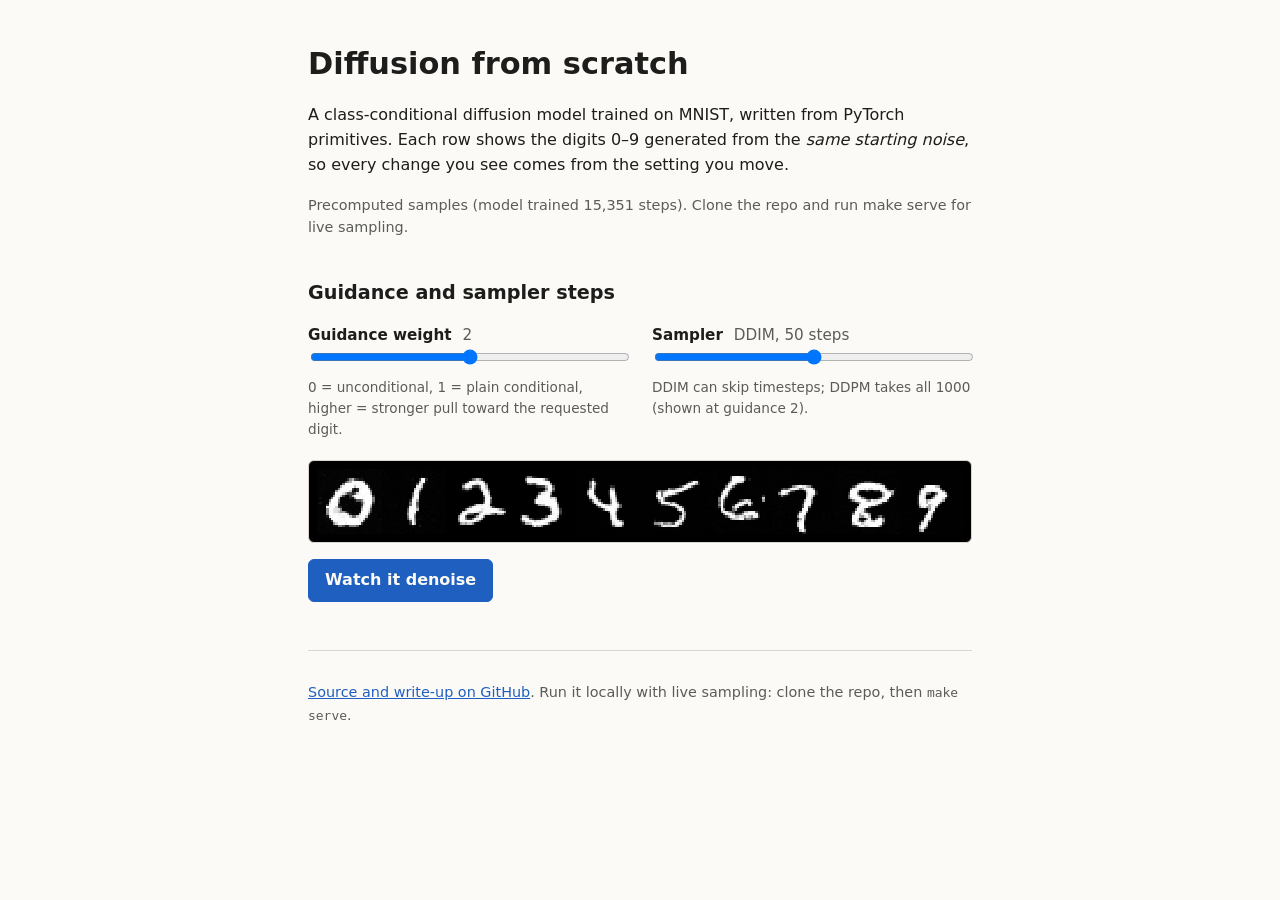
==== docs/index.html @ a66d0d36 "feat: publish static interactive demo" ====
<!doctype html>
<html lang="en">
<head>
  <meta charset="utf-8">
  <meta name="viewport" content="width=device-width, initial-scale=1">
  <title>Diffusion from scratch: interactive demo</title>
  <meta name="description" content="Class-conditional DDPM with classifier-free guidance and DDIM sampling, trained on MNIST. Explore guidance and sampler steps.">
  <link rel="stylesheet" href="style.css">
</head>
<body>
  <main>
    <header>
      <h1>Diffusion from scratch</h1>
      <p>A class-conditional diffusion model trained on MNIST, written from PyTorch primitives.
        Each row shows the digits 0–9 generated from the <em>same starting noise</em>, so every change you see comes from the setting you move.</p>
      <p id="status" class="status" role="status">Loading samples…</p>
    </header>

    <section id="static-view" aria-labelledby="static-heading">
      <h2 id="static-heading">Guidance and sampler steps</h2>
      <div class="controls">
        <div class="control">
          <label for="guidance">Guidance weight <output id="guidance-value" for="guidance"></output></label>
          <input id="guidance" type="range" min="0" max="4" step="1" value="2">
          <p class="hint">0 = unconditional, 1 = plain conditional, higher = stronger pull toward the requested digit.</p>
        </div>
        <div class="control">
          <label for="steps">Sampler <output id="steps-value" for="steps"></output></label>
          <input id="steps" type="range" min="0" max="4" step="1" value="2">
          <p class="hint">DDIM can skip timesteps; DDPM takes all 1000 (shown at guidance 2).</p>
        </div>
      </div>
      <div class="digits-frame">
        <img id="digits" class="digits" alt="" width="560" height="56">
      </div>
      <button id="play" type="button">Watch it denoise</button>
    </section>

    <section id="live-view" aria-labelledby="live-heading" hidden>
      <h2 id="live-heading">Live sampling</h2>
      <p>Running against the local model. Every option is free-form here.</p>
      <form id="live-form" class="controls">
        <div class="control">
          <label for="live-digit">Digit</label>
          <input id="live-digit" type="number" min="0" max="9" value="7" required>
        </div>
        <div class="control">
          <label for="live-guidance">Guidance <output id="live-guidance-value" for="live-guidance">2</output></label>
          <input id="live-guidance" type="range" min="0" max="10" step="0.5" value="2">
        </div>
        <div class="control">
          <label for="live-sampler">Sampler</label>
          <select id="live-sampler">
            <option value="ddim">DDIM</option>
            <option value="ddpm">DDPM (1000 steps)</option>
          </select>
        </div>
        <div class="control">
          <label for="live-steps">DDIM steps</label>
          <input id="live-steps" type="number" min="1" max="1000" value="50" required>
        </div>
        <div class="control">
          <label for="live-eta">η (DDIM noise) <output id="live-eta-value" for="live-eta">0</output></label>
          <input id="live-eta" type="range" min="0" max="1" step="0.1" value="0">
        </div>
        <div class="control">
          <label for="live-seed">Seed</label>
          <input id="live-seed" type="number" min="0" max="2147483647" value="0" required>
        </div>
        <button type="submit">Generate</button>
      </form>
      <p id="live-error" class="error" role="alert"></p>
      <div class="live-output" hidden>
        <img id="live-image" class="live-image" alt="" width="168" height="168">
        <p id="live-meta" class="hint"></p>
      </div>
    </section>

    <footer>
      <p><a href="https://github.com/dpologdvinity/diffusion-from-scratch">Source and write-up on GitHub</a>.
        Run it locally with live sampling: clone the repo, then <code>make serve</code>.</p>
    </footer>
  </main>
  <script src="app.js" defer></script>
</body>
</html>
---- docs/style.css ----
:root {
  --bg: #fbfaf7;
  --fg: #1d1d1b;
  --muted: #5c5c57;
  --line: #d9d6cf;
  --accent: #1f5fbf;
  --error: #a3261c;
  --radius: 6px;
  color-scheme: light dark;
}

@media (prefers-color-scheme: dark) {
  :root {
    --bg: #151514;
    --fg: #ecebe6;
    --muted: #a9a8a1;
    --line: #3a3936;
    --accent: #7fb0ff;
    --error: #ff8a80;
  }
}

* { box-sizing: border-box; }
[hidden] { display: none !important; }

body {
  margin: 0;
  background: var(--bg);
  color: var(--fg);
  font: 16px/1.55 system-ui, -apple-system, "Segoe UI", sans-serif;
}

main {
  max-width: 44rem;
  margin: 0 auto;
  padding: 2.5rem 1.25rem 4rem;
}

h1 { font-size: 1.9rem; margin: 0 0 0.5rem; }
h2 { font-size: 1.2rem; margin: 2.5rem 0 1rem; }
a { color: var(--accent); }
code { font-family: ui-monospace, "JetBrains Mono", monospace; font-size: 0.9em; }

.status { color: var(--muted); font-size: 0.9rem; }
.hint { color: var(--muted); font-size: 0.85rem; margin: 0.25rem 0 0; }
.error { color: var(--error); min-height: 1.5em; }

.controls {
  display: grid;
  grid-template-columns: repeat(auto-fit, minmax(14rem, 1fr));
  gap: 1rem 1.5rem;
  margin-bottom: 1.25rem;
}

.control label { display: block; font-weight: 600; font-size: 0.95rem; }
.control output { font-weight: 400; color: var(--muted); margin-left: 0.35rem; }
.control input[type="range"] { width: 100%; }
.control input[type="number"], .control select {
  width: 100%;
  padding: 0.35rem 0.5rem;
  border: 1px solid var(--line);
  border-radius: var(--radius);
  background: transparent;
  color: inherit;
  font: inherit;
}

.digits-frame {
  border: 1px solid var(--line);
  border-radius: var(--radius);
  background: #000;
  padding: 0.5rem;
  overflow-x: auto;
}

.digits, .live-image {
  display: block;
  image-rendering: pixelated;
}

.digits { width: 100%; height: auto; min-width: 20rem; }
.live-image { width: 10.5rem; height: 10.5rem; background: #000; border-radius: var(--radius); }
.live-output { display: flex; gap: 1rem; align-items: center; }

button {
  margin-top: 1rem;
  padding: 0.5rem 1rem;
  min-height: 2.25rem;
  border: 1px solid var(--accent);
  border-radius: var(--radius);
  background: var(--accent);
  color: var(--bg);
  font: inherit;
  font-weight: 600;
  cursor: pointer;
}

button:disabled { opacity: 0.6; cursor: progress; }

:focus-visible { outline: 3px solid var(--accent); outline-offset: 2px; }

footer { margin-top: 3rem; border-top: 1px solid var(--line); padding-top: 1rem; color: var(--muted); font-size: 0.9rem; }
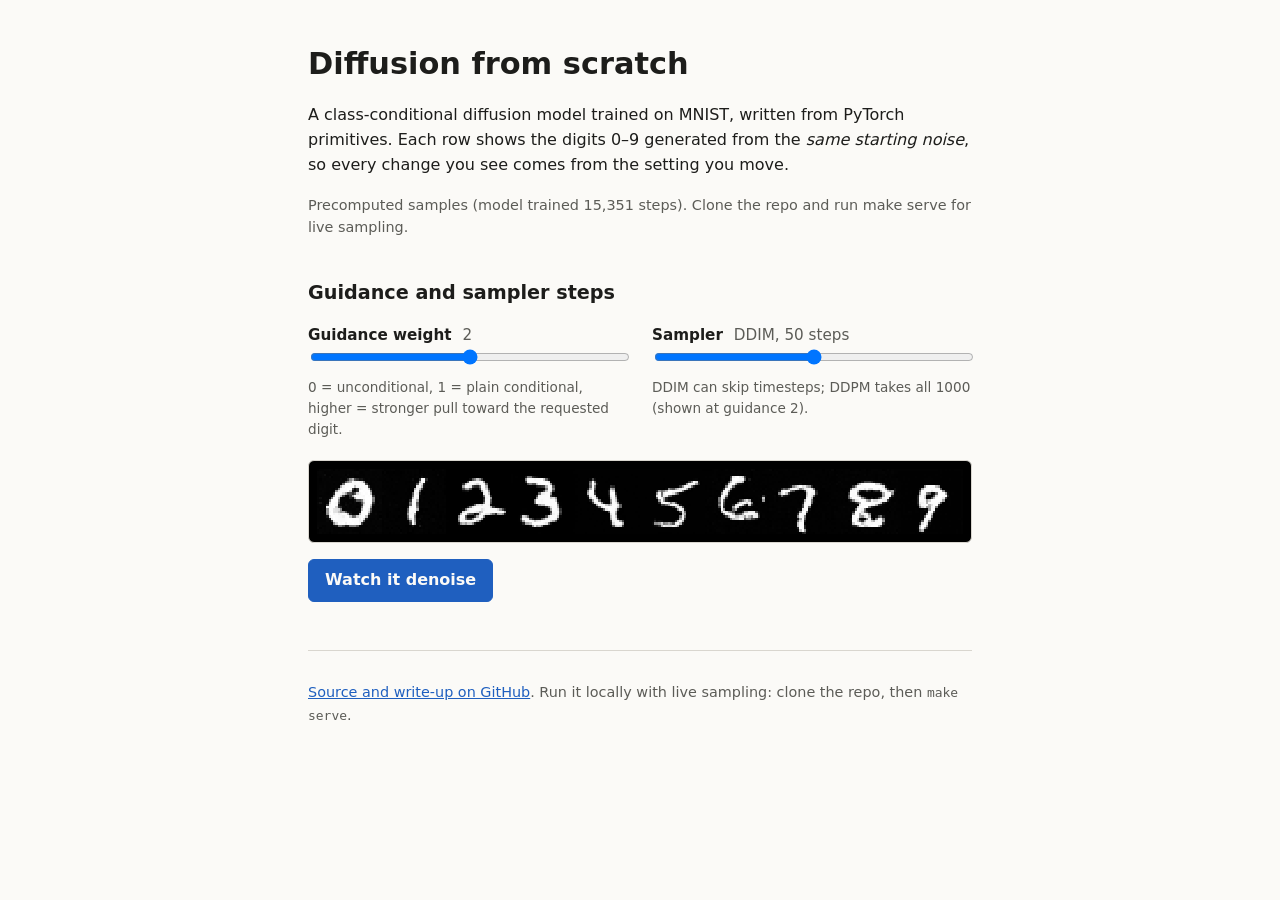
==== commit 85488908: "docs: note bundled weights in Try it and sync the published page" ====
--- a/docs/index.html
+++ b/docs/index.html
@@ -70,9 +70,9 @@
         <button type="submit">Generate</button>
       </form>
       <p id="live-error" class="error" role="alert"></p>
+      <p id="live-meta" class="hint" role="status"></p>
       <div class="live-output" hidden>
         <img id="live-image" class="live-image" alt="" width="168" height="168">
-        <p id="live-meta" class="hint"></p>
       </div>
     </section>
 
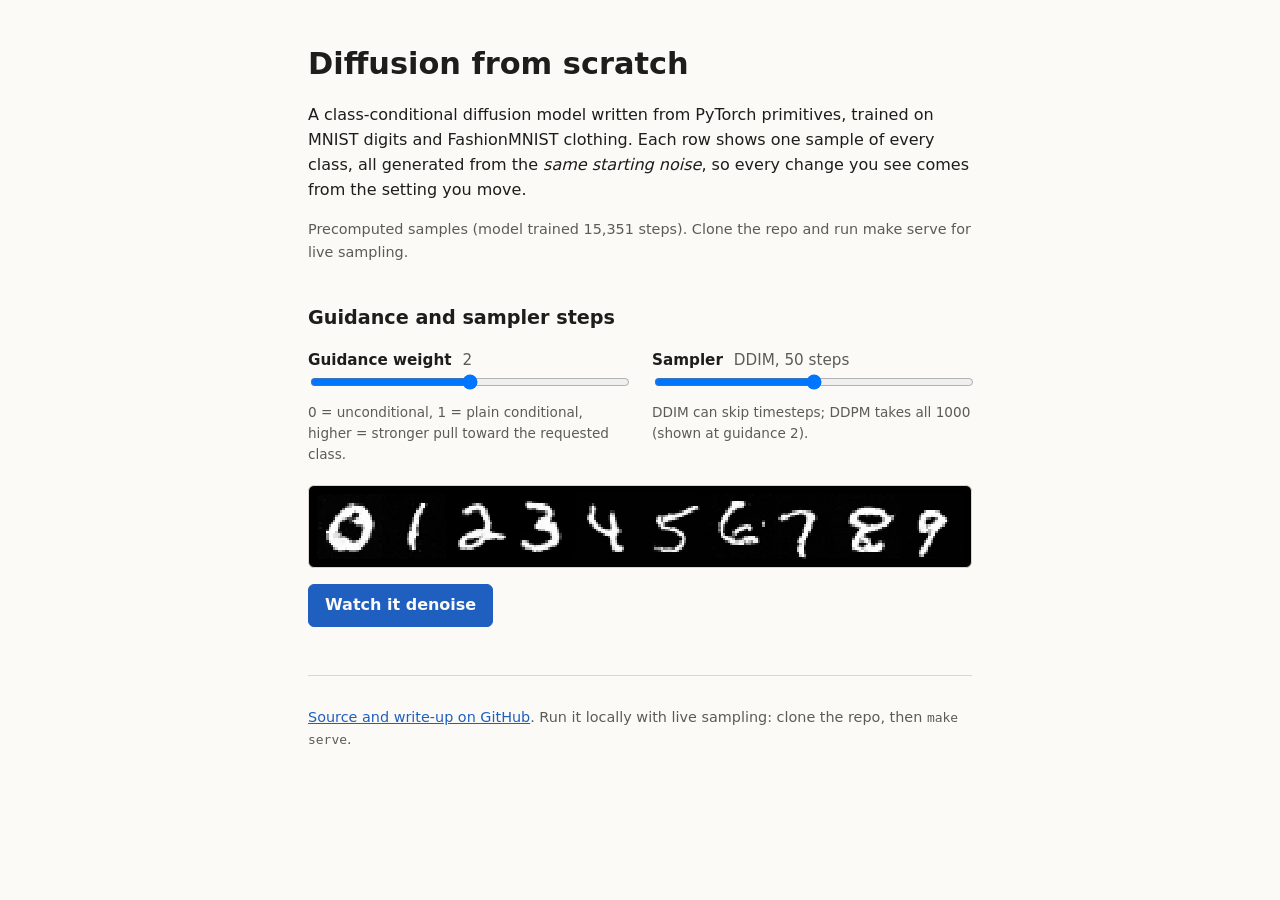
==== commit 37f86740: "docs: describe the FashionMNIST demo and ablation workflow" ====
--- a/docs/index.html
+++ b/docs/index.html
@@ -4,15 +4,22 @@
   <meta charset="utf-8">
   <meta name="viewport" content="width=device-width, initial-scale=1">
   <title>Diffusion from scratch: interactive demo</title>
-  <meta name="description" content="Class-conditional DDPM with classifier-free guidance and DDIM sampling, trained on MNIST. Explore guidance and sampler steps.">
+  <meta name="description" content="Class-conditional DDPM with classifier-free guidance and DDIM sampling, trained on MNIST and FashionMNIST. Explore guidance and sampler steps.">
   <link rel="stylesheet" href="style.css">
 </head>
 <body>
   <main>
     <header>
       <h1>Diffusion from scratch</h1>
-      <p>A class-conditional diffusion model trained on MNIST, written from PyTorch primitives.
-        Each row shows the digits 0–9 generated from the <em>same starting noise</em>, so every change you see comes from the setting you move.</p>
+      <p>A class-conditional diffusion model written from PyTorch primitives, trained on MNIST digits and FashionMNIST clothing.
+        Each row shows one sample of every class, all generated from the <em>same starting noise</em>, so every change you see comes from the setting you move.</p>
+      <div id="dataset-control" class="control dataset-control">
+        <label for="dataset">Dataset</label>
+        <select id="dataset">
+          <option value="mnist">MNIST digits</option>
+          <option value="fashion">FashionMNIST clothing</option>
+        </select>
+      </div>
       <p id="status" class="status" role="status">Loading samples…</p>
     </header>
 
@@ -22,7 +29,7 @@
         <div class="control">
           <label for="guidance">Guidance weight <output id="guidance-value" for="guidance"></output></label>
           <input id="guidance" type="range" min="0" max="4" step="1" value="2">
-          <p class="hint">0 = unconditional, 1 = plain conditional, higher = stronger pull toward the requested digit.</p>
+          <p class="hint">0 = unconditional, 1 = plain conditional, higher = stronger pull toward the requested class.</p>
         </div>
         <div class="control">
           <label for="steps">Sampler <output id="steps-value" for="steps"></output></label>
@@ -41,8 +48,8 @@
       <p>Running against the local model. Every option is free-form here.</p>
       <form id="live-form" class="controls">
         <div class="control">
-          <label for="live-digit">Digit</label>
-          <input id="live-digit" type="number" min="0" max="9" value="7" required>
+          <label for="live-label">Class</label>
+          <select id="live-label"></select>
         </div>
         <div class="control">
           <label for="live-guidance">Guidance <output id="live-guidance-value" for="live-guidance">2</output></label>
--- a/docs/style.css
+++ b/docs/style.css
@@ -42,6 +42,7 @@
 code { font-family: ui-monospace, "JetBrains Mono", monospace; font-size: 0.9em; }
 
 .status { color: var(--muted); font-size: 0.9rem; }
+.dataset-control { max-width: 16rem; margin-top: 1rem; }
 .hint { color: var(--muted); font-size: 0.85rem; margin: 0.25rem 0 0; }
 .error { color: var(--error); min-height: 1.5em; }
 
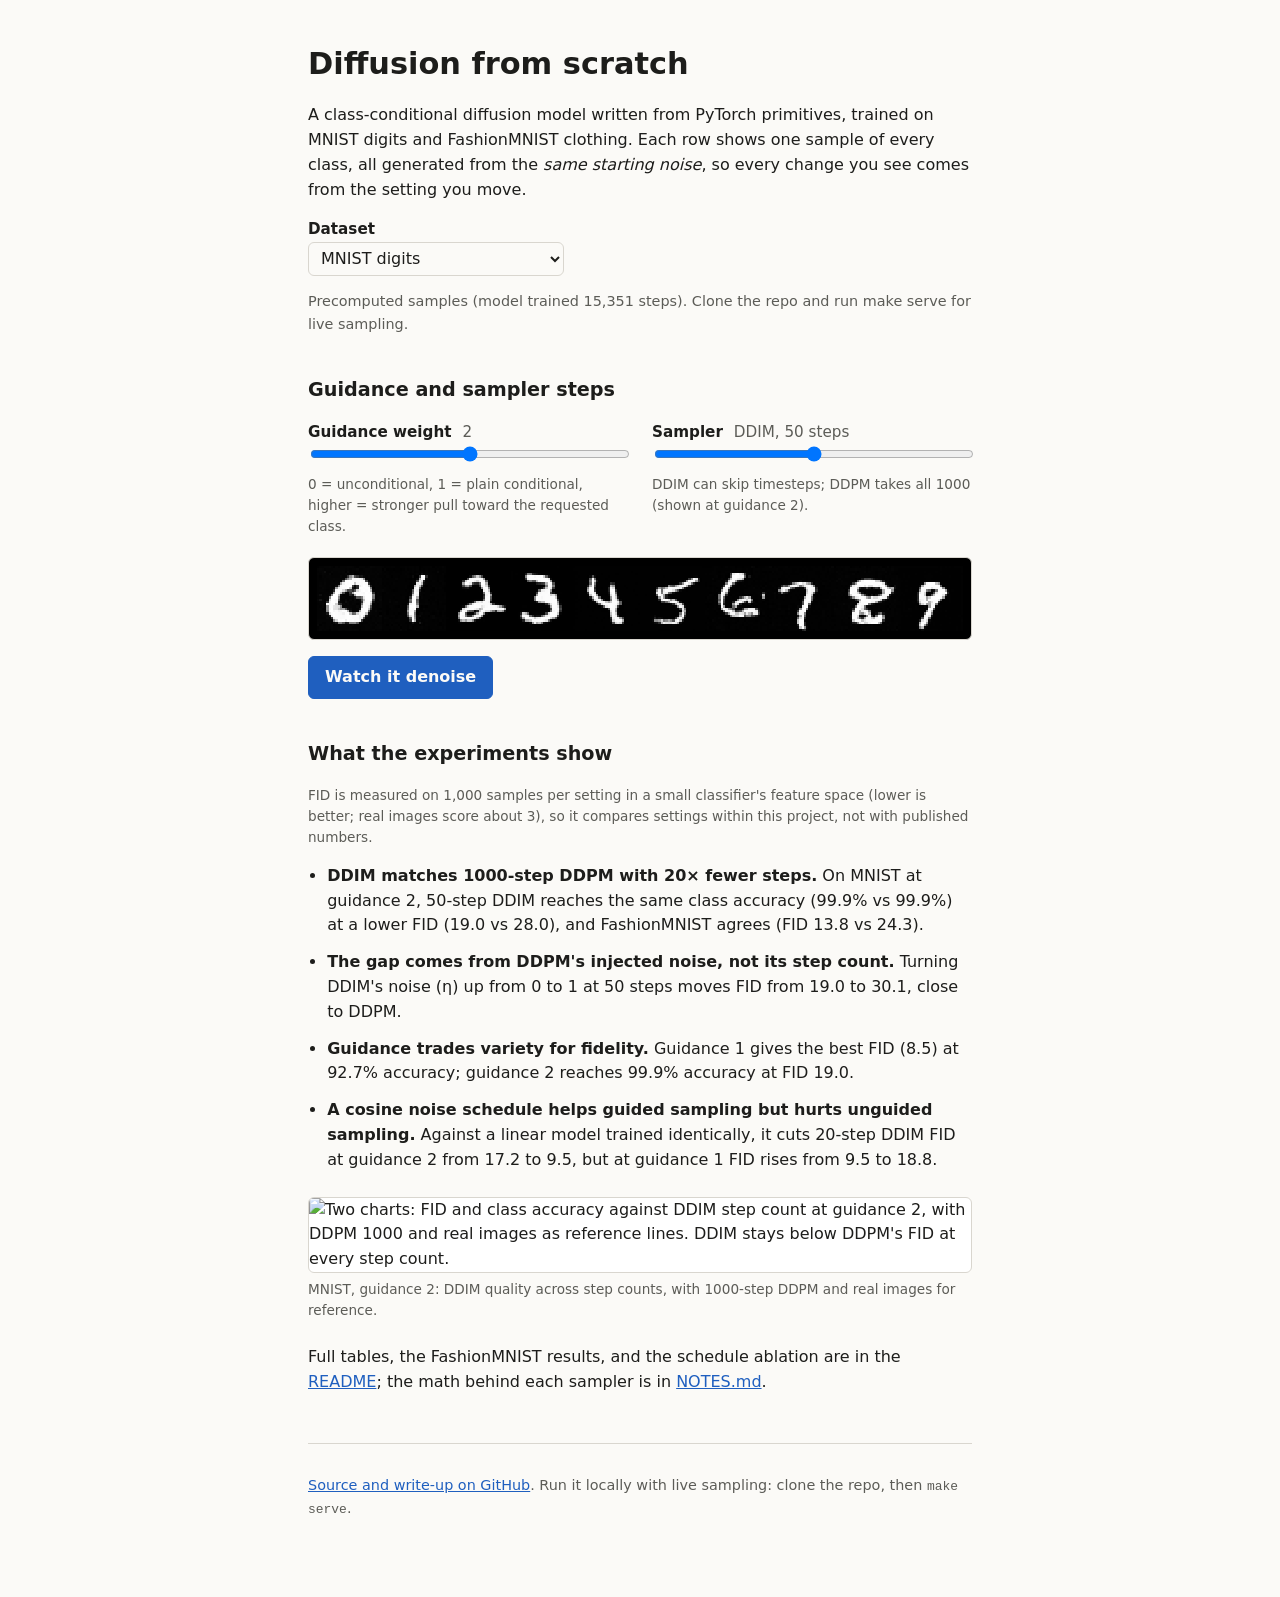
==== commit cdccb406: "feat: add a results summary to the demo page The page now states the main findings (DDIM vs DDPM, th" ====
--- a/docs/index.html
+++ b/docs/index.html
@@ -83,6 +83,36 @@
       </div>
     </section>
 
+    <section id="results" aria-labelledby="results-heading">
+      <h2 id="results-heading">What the experiments show</h2>
+      <p class="hint">FID is measured on 1,000 samples per setting in a small classifier's feature space (lower is better; real images score about 3), so it compares settings within this project, not with published numbers.</p>
+      <ul class="findings">
+        <li><strong>DDIM matches 1000-step DDPM with 20× fewer steps.</strong>
+          On MNIST at guidance 2, 50-step DDIM reaches the same class accuracy
+          (<span data-metric="mnist:ddim50_w2:class_acc">99.9%</span> vs <span data-metric="mnist:ddpm1000_w2:class_acc">99.9%</span>)
+          at a lower FID (<span data-metric="mnist:ddim50_w2:fid">19.0</span> vs <span data-metric="mnist:ddpm1000_w2:fid">28.0</span>),
+          and FashionMNIST agrees (FID <span data-metric="fashion:ddim50_w2:fid">13.8</span> vs <span data-metric="fashion:ddpm1000_w2:fid">24.3</span>).</li>
+        <li><strong>The gap comes from DDPM's injected noise, not its step count.</strong>
+          Turning DDIM's noise (η) up from 0 to 1 at 50 steps moves FID from
+          <span data-metric="mnist:ddim50_w2:fid">19.0</span> to <span data-metric="mnist:ddim50_w2_eta1:fid">30.1</span>, close to DDPM.</li>
+        <li><strong>Guidance trades variety for fidelity.</strong>
+          Guidance 1 gives the best FID (<span data-metric="mnist:ddim50_w1:fid">8.5</span>) at <span data-metric="mnist:ddim50_w1:class_acc">92.7%</span> accuracy;
+          guidance 2 reaches <span data-metric="mnist:ddim50_w2:class_acc">99.9%</span> accuracy at FID <span data-metric="mnist:ddim50_w2:fid">19.0</span>.</li>
+        <li><strong>A cosine noise schedule helps guided sampling but hurts unguided sampling.</strong>
+          Against a linear model trained identically, it cuts 20-step DDIM FID at guidance 2 from
+          <span data-metric="linear-matched:ddim20_w2:fid">17.2</span> to <span data-metric="cosine:ddim20_w2:fid">9.5</span>,
+          but at guidance 1 FID rises from <span data-metric="linear-matched:ddim50_w1:fid">9.5</span> to <span data-metric="cosine:ddim50_w1:fid">18.8</span>.</li>
+      </ul>
+      <figure>
+        <img src="https://raw.githubusercontent.com/dpologdvinity/diffusion-from-scratch/main/results/mnist_steps_tradeoff.png"
+             alt="Two charts: FID and class accuracy against DDIM step count at guidance 2, with DDPM 1000 and real images as reference lines. DDIM stays below DDPM's FID at every step count." loading="lazy" width="1170" height="442">
+        <figcaption>MNIST, guidance 2: DDIM quality across step counts, with 1000-step DDPM and real images for reference.</figcaption>
+      </figure>
+      <p>Full tables, the FashionMNIST results, and the schedule ablation are in the
+        <a href="https://github.com/dpologdvinity/diffusion-from-scratch#results-mnist">README</a>;
+        the math behind each sampler is in <a href="https://github.com/dpologdvinity/diffusion-from-scratch/blob/main/NOTES.md">NOTES.md</a>.</p>
+    </section>
+
     <footer>
       <p><a href="https://github.com/dpologdvinity/diffusion-from-scratch">Source and write-up on GitHub</a>.
         Run it locally with live sampling: clone the repo, then <code>make serve</code>.</p>
--- a/docs/style.css
+++ b/docs/style.css
@@ -101,3 +101,9 @@
 :focus-visible { outline: 3px solid var(--accent); outline-offset: 2px; }
 
 footer { margin-top: 3rem; border-top: 1px solid var(--line); padding-top: 1rem; color: var(--muted); font-size: 0.9rem; }
+
+.findings { padding-left: 1.2rem; }
+.findings li { margin-bottom: 0.75rem; }
+figure { margin: 1.5rem 0; }
+figure img { width: 100%; height: auto; border: 1px solid var(--line); border-radius: var(--radius); background: #fff; }
+figcaption { color: var(--muted); font-size: 0.85rem; margin-top: 0.4rem; }
